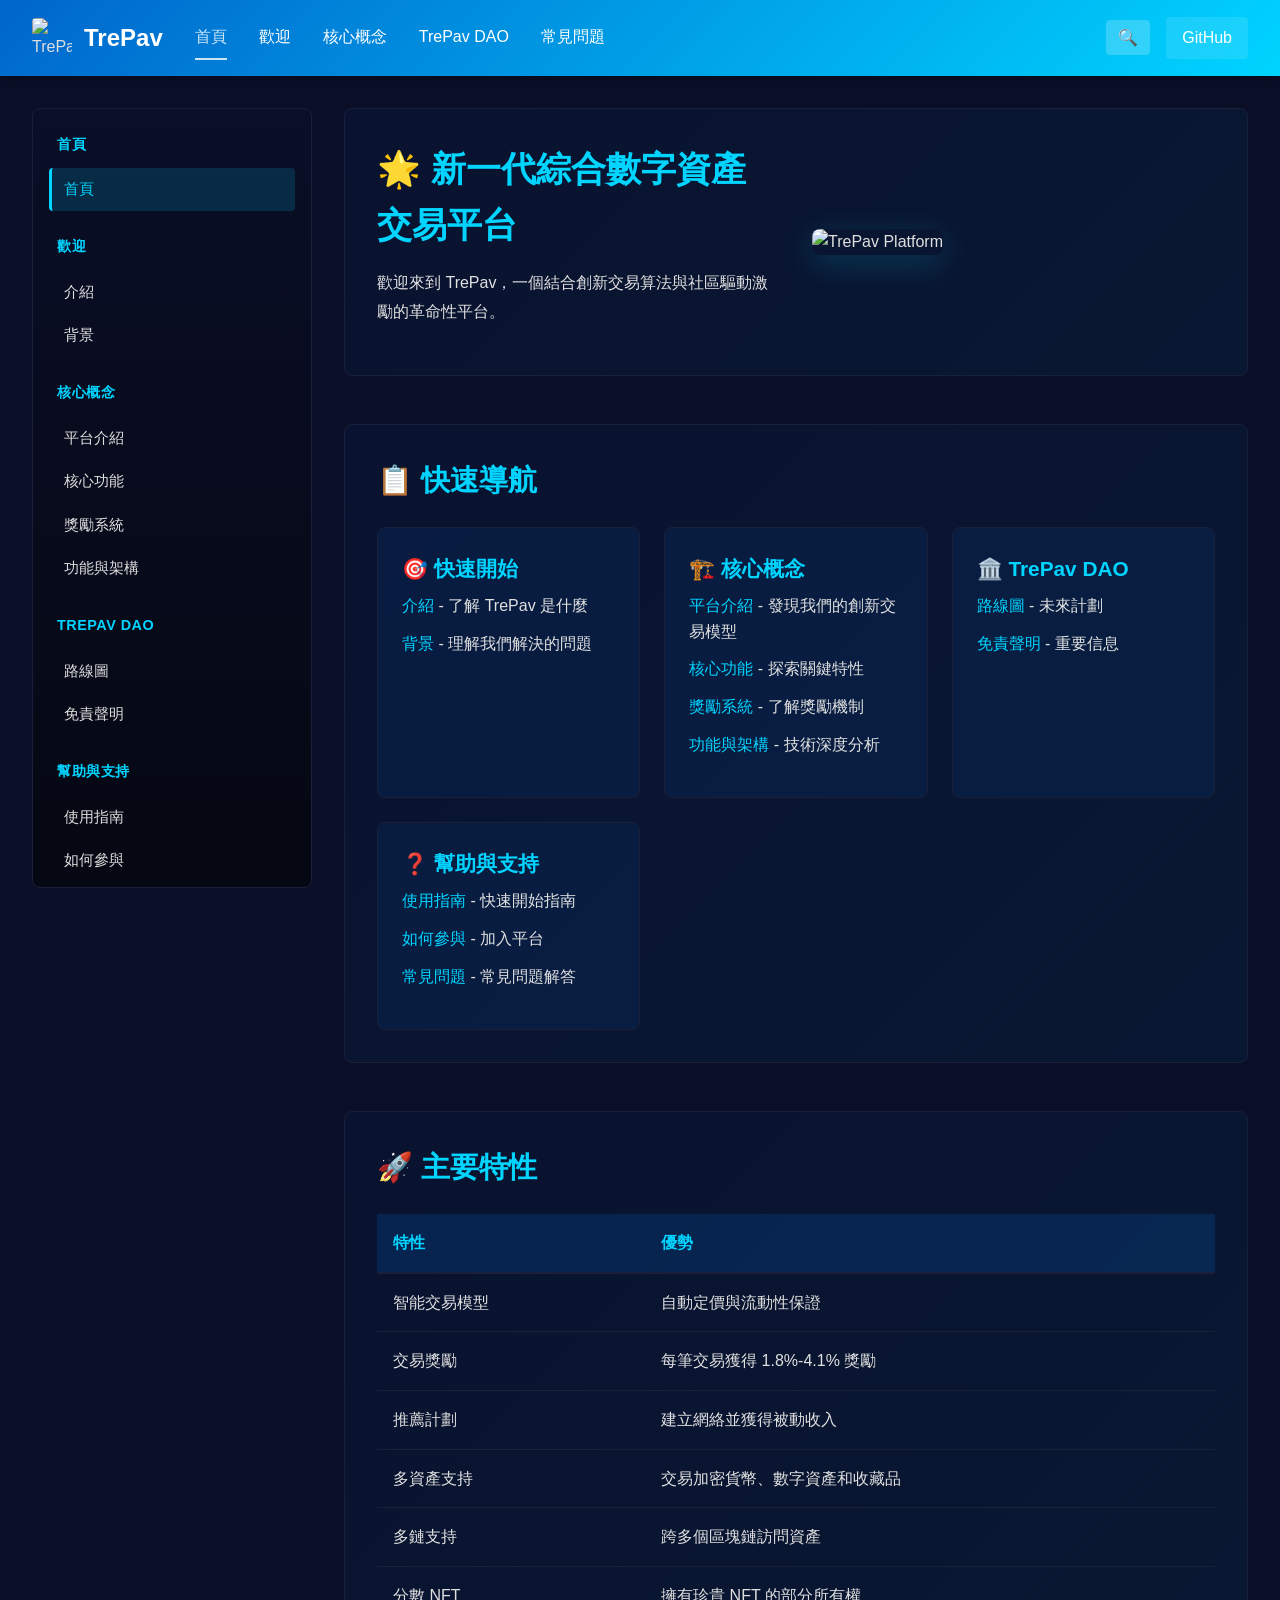
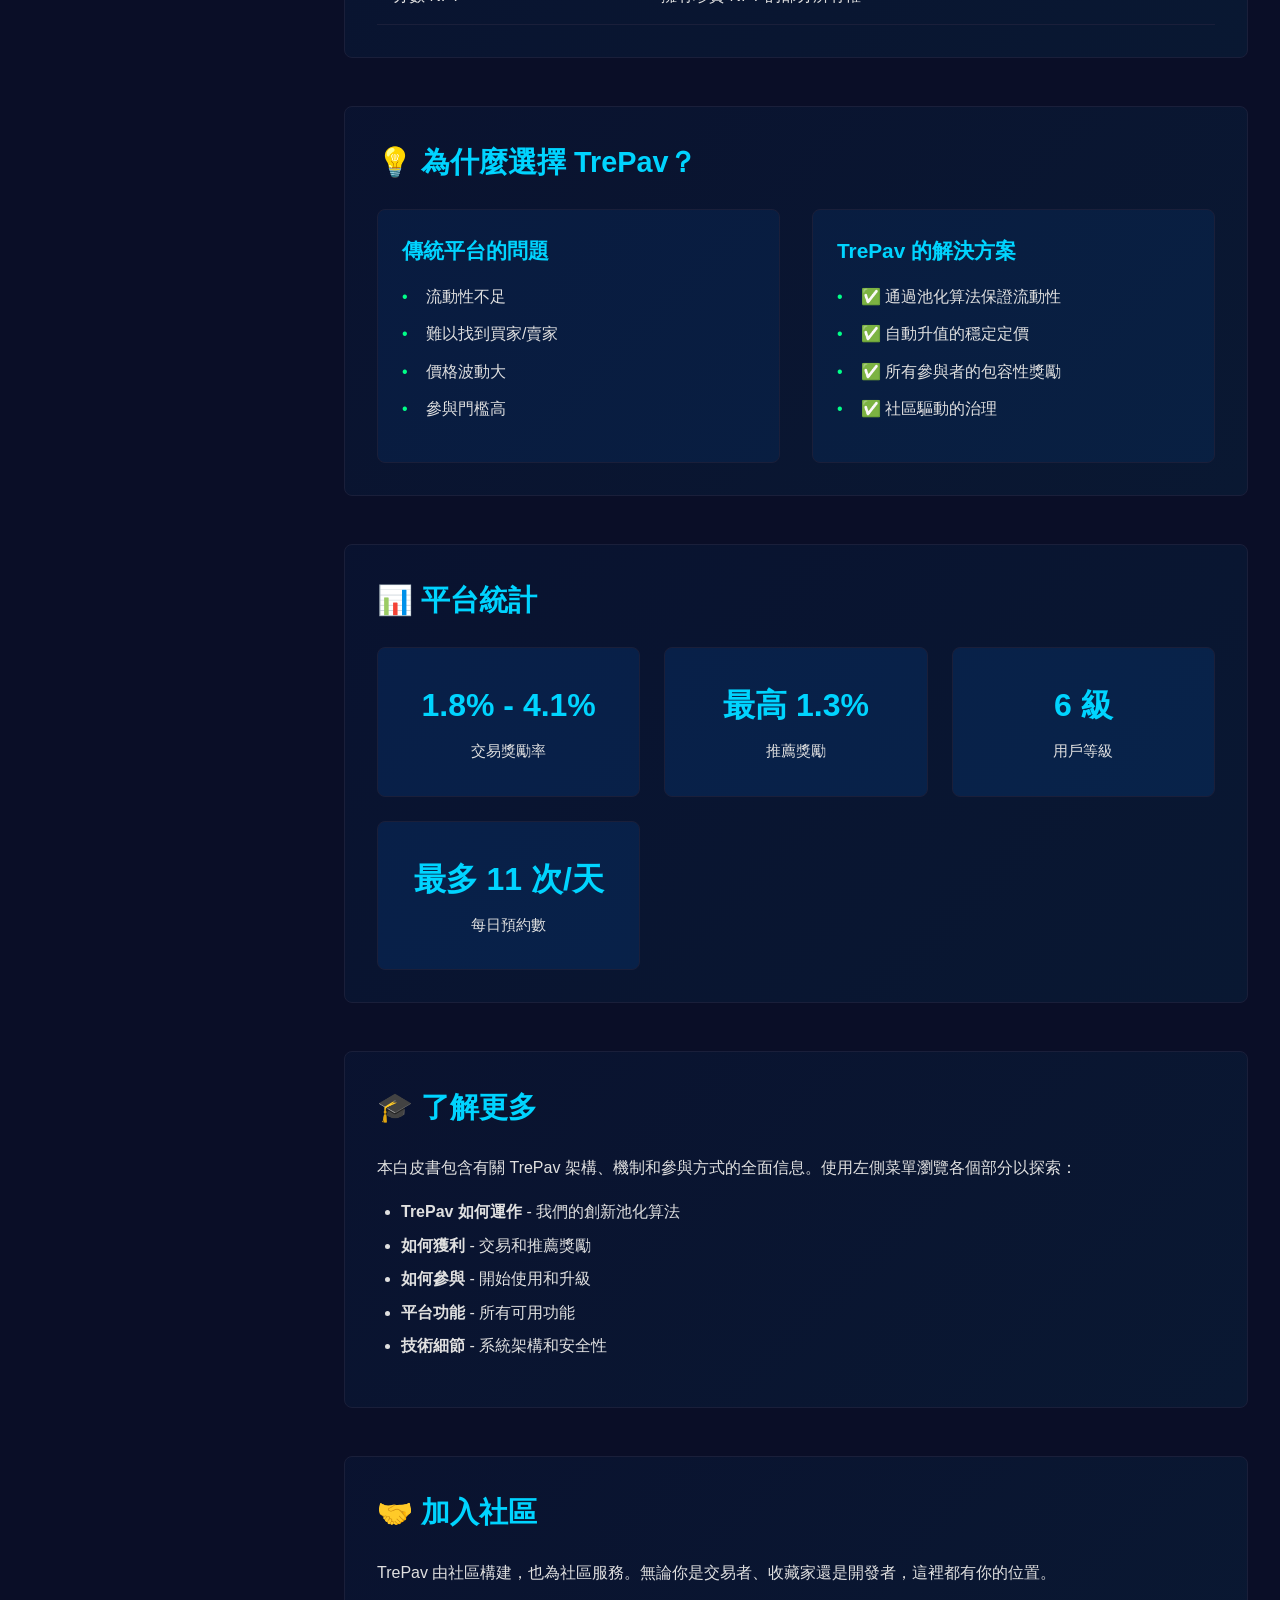
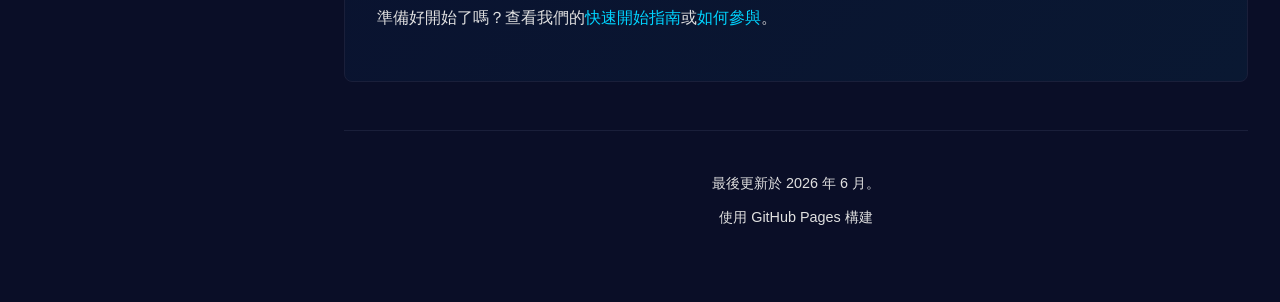
==== index.html @ 3d08dbc8 "Initial commit: TrePav Whitepaper website with sidebar navigation, dark theme, and comprehensive doc" ====
<!DOCTYPE html>
<html lang="zh-CN">
<head>
    <meta charset="UTF-8">
    <meta name="viewport" content="width=device-width, initial-scale=1.0">
    <title>TrePav Whitepaper</title>
    <link rel="stylesheet" href="css/style.css">
    <link rel="stylesheet" href="css/sidebar.css">
    <link rel="icon" type="image/png" href="/manus-storage/pasted_file_4dYqZR_image_0c5dbd98.png">
</head>
<body>
    <div class="container">
        <!-- 頂部導航欄 -->
        <header class="header">
            <div class="header-content">
                <div class="logo-section">
                    <img src="/manus-storage/pasted_file_4dYqZR_image_0c5dbd98.png" alt="TrePav Logo" class="logo">
                    <span class="brand-name">TrePav</span>
                </div>
                <nav class="top-nav">
                    <a href="index.html" class="nav-link active">首頁</a>
                    <a href="docs/welcome.html" class="nav-link">歡迎</a>
                    <a href="docs/core-concept.html" class="nav-link">核心概念</a>
                    <a href="docs/trepav-dao.html" class="nav-link">TrePav DAO</a>
                    <a href="docs/faq.html" class="nav-link">常見問題</a>
                </nav>
                <div class="header-actions">
                    <button id="search-btn" class="search-btn">🔍</button>
                    <a href="https://github.com" target="_blank" class="github-link">GitHub</a>
                </div>
            </div>
        </header>

        <div class="main-wrapper">
            <!-- 側邊欄導航 -->
            <aside class="sidebar">
                <div class="sidebar-content">
                    <div class="sidebar-section">
                        <h3 class="sidebar-title">首頁</h3>
                        <ul class="sidebar-menu">
                            <li><a href="index.html" class="active">首頁</a></li>
                        </ul>
                    </div>

                    <div class="sidebar-section">
                        <h3 class="sidebar-title">歡迎</h3>
                        <ul class="sidebar-menu">
                            <li><a href="docs/welcome.html#introduction">介紹</a></li>
                            <li><a href="docs/welcome.html#background">背景</a></li>
                        </ul>
                    </div>

                    <div class="sidebar-section">
                        <h3 class="sidebar-title">核心概念</h3>
                        <ul class="sidebar-menu">
                            <li><a href="docs/core-concept.html#platform">平台介紹</a></li>
                            <li><a href="docs/core-concept.html#functions">核心功能</a></li>
                            <li><a href="docs/core-concept.html#rewards">獎勵系統</a></li>
                            <li><a href="docs/core-concept.html#architecture">功能與架構</a></li>
                        </ul>
                    </div>

                    <div class="sidebar-section">
                        <h3 class="sidebar-title">TrePav DAO</h3>
                        <ul class="sidebar-menu">
                            <li><a href="docs/trepav-dao.html#roadmap">路線圖</a></li>
                            <li><a href="docs/trepav-dao.html#disclaimer">免責聲明</a></li>
                        </ul>
                    </div>

                    <div class="sidebar-section">
                        <h3 class="sidebar-title">幫助與支持</h3>
                        <ul class="sidebar-menu">
                            <li><a href="docs/faq.html#how-to-use">使用指南</a></li>
                            <li><a href="docs/faq.html#how-to-participate">如何參與</a></li>
                            <li><a href="docs/faq.html#common-questions">常見問題</a></li>
                        </ul>
                    </div>
                </div>
            </aside>

            <!-- 主內容區域 -->
            <main class="content">
                <section class="hero">
                    <div class="hero-text">
                        <h1>🌟 新一代綜合數字資產交易平台</h1>
                        <p>歡迎來到 TrePav，一個結合創新交易算法與社區驅動激勵的革命性平台。</p>
                    </div>
                    <div class="hero-image">
                        <img src="/manus-storage/yokai_street_f825e943.jpg" alt="TrePav Platform">
                    </div>
                </section>

                <section class="quick-nav">
                    <h2>📋 快速導航</h2>
                    <div class="nav-grid">
                        <div class="nav-card">
                            <h3>🎯 快速開始</h3>
                            <ul>
                                <li><a href="docs/welcome.html#introduction">介紹</a> - 了解 TrePav 是什麼</li>
                                <li><a href="docs/welcome.html#background">背景</a> - 理解我們解決的問題</li>
                            </ul>
                        </div>
                        <div class="nav-card">
                            <h3>🏗️ 核心概念</h3>
                            <ul>
                                <li><a href="docs/core-concept.html#platform">平台介紹</a> - 發現我們的創新交易模型</li>
                                <li><a href="docs/core-concept.html#functions">核心功能</a> - 探索關鍵特性</li>
                                <li><a href="docs/core-concept.html#rewards">獎勵系統</a> - 了解獎勵機制</li>
                                <li><a href="docs/core-concept.html#architecture">功能與架構</a> - 技術深度分析</li>
                            </ul>
                        </div>
                        <div class="nav-card">
                            <h3>🏛️ TrePav DAO</h3>
                            <ul>
                                <li><a href="docs/trepav-dao.html#roadmap">路線圖</a> - 未來計劃</li>
                                <li><a href="docs/trepav-dao.html#disclaimer">免責聲明</a> - 重要信息</li>
                            </ul>
                        </div>
                        <div class="nav-card">
                            <h3>❓ 幫助與支持</h3>
                            <ul>
                                <li><a href="docs/faq.html#how-to-use">使用指南</a> - 快速開始指南</li>
                                <li><a href="docs/faq.html#how-to-participate">如何參與</a> - 加入平台</li>
                                <li><a href="docs/faq.html#common-questions">常見問題</a> - 常見問題解答</li>
                            </ul>
                        </div>
                    </div>
                </section>

                <section class="features">
                    <h2>🚀 主要特性</h2>
                    <table class="features-table">
                        <thead>
                            <tr>
                                <th>特性</th>
                                <th>優勢</th>
                            </tr>
                        </thead>
                        <tbody>
                            <tr>
                                <td>智能交易模型</td>
                                <td>自動定價與流動性保證</td>
                            </tr>
                            <tr>
                                <td>交易獎勵</td>
                                <td>每筆交易獲得 1.8%-4.1% 獎勵</td>
                            </tr>
                            <tr>
                                <td>推薦計劃</td>
                                <td>建立網絡並獲得被動收入</td>
                            </tr>
                            <tr>
                                <td>多資產支持</td>
                                <td>交易加密貨幣、數字資產和收藏品</td>
                            </tr>
                            <tr>
                                <td>多鏈支持</td>
                                <td>跨多個區塊鏈訪問資產</td>
                            </tr>
                            <tr>
                                <td>分數 NFT</td>
                                <td>擁有珍貴 NFT 的部分所有權</td>
                            </tr>
                        </tbody>
                    </table>
                </section>

                <section class="why-trepav">
                    <h2>💡 為什麼選擇 TrePav？</h2>
                    <div class="comparison">
                        <div class="comparison-item">
                            <h3>傳統平台的問題</h3>
                            <ul>
                                <li>流動性不足</li>
                                <li>難以找到買家/賣家</li>
                                <li>價格波動大</li>
                                <li>參與門檻高</li>
                            </ul>
                        </div>
                        <div class="comparison-item">
                            <h3>TrePav 的解決方案</h3>
                            <ul>
                                <li>✅ 通過池化算法保證流動性</li>
                                <li>✅ 自動升值的穩定定價</li>
                                <li>✅ 所有參與者的包容性獎勵</li>
                                <li>✅ 社區驅動的治理</li>
                            </ul>
                        </div>
                    </div>
                </section>

                <section class="statistics">
                    <h2>📊 平台統計</h2>
                    <div class="stats-grid">
                        <div class="stat-card">
                            <div class="stat-value">1.8% - 4.1%</div>
                            <div class="stat-label">交易獎勵率</div>
                        </div>
                        <div class="stat-card">
                            <div class="stat-value">最高 1.3%</div>
                            <div class="stat-label">推薦獎勵</div>
                        </div>
                        <div class="stat-card">
                            <div class="stat-value">6 級</div>
                            <div class="stat-label">用戶等級</div>
                        </div>
                        <div class="stat-card">
                            <div class="stat-value">最多 11 次/天</div>
                            <div class="stat-label">每日預約數</div>
                        </div>
                    </div>
                </section>

                <section class="learn-more">
                    <h2>🎓 了解更多</h2>
                    <p>本白皮書包含有關 TrePav 架構、機制和參與方式的全面信息。使用左側菜單瀏覽各個部分以探索：</p>
                    <ul>
                        <li><strong>TrePav 如何運作</strong> - 我們的創新池化算法</li>
                        <li><strong>如何獲利</strong> - 交易和推薦獎勵</li>
                        <li><strong>如何參與</strong> - 開始使用和升級</li>
                        <li><strong>平台功能</strong> - 所有可用功能</li>
                        <li><strong>技術細節</strong> - 系統架構和安全性</li>
                    </ul>
                </section>

                <section class="community">
                    <h2>🤝 加入社區</h2>
                    <p>TrePav 由社區構建，也為社區服務。無論你是交易者、收藏家還是開發者，這裡都有你的位置。</p>
                    <p>準備好開始了嗎？查看我們的<a href="docs/faq.html#how-to-use">快速開始指南</a>或<a href="docs/faq.html#how-to-participate">如何參與</a>。</p>
                </section>

                <footer class="footer">
                    <p>最後更新於 2026 年 6 月。</p>
                    <p>使用 GitHub Pages 構建</p>
                </footer>
            </main>
        </div>
    </div>

    <script src="js/main.js"></script>
</body>
</html>
---- css/style.css ----
/* TrePav Whitepaper - Main Stylesheet */

* {
    margin: 0;
    padding: 0;
    box-sizing: border-box;
}

:root {
    --primary-color: #0066cc;
    --secondary-color: #00d4ff;
    --dark-bg: #0a0e27;
    --darker-bg: #050812;
    --text-light: #e0e0e0;
    --text-lighter: #f0f0f0;
    --border-color: #1a1f3a;
    --accent-color: #00ff88;
    --warning-color: #ff6b6b;
}

html {
    scroll-behavior: smooth;
}

body {
    font-family: -apple-system, BlinkMacSystemFont, 'Segoe UI', Roboto, 'Helvetica Neue', Arial, sans-serif;
    background-color: var(--dark-bg);
    color: var(--text-light);
    line-height: 1.6;
    overflow-x: hidden;
}

/* Header */
.header {
    background: linear-gradient(135deg, #0066cc 0%, #00d4ff 100%);
    padding: 1rem 2rem;
    position: sticky;
    top: 0;
    z-index: 1000;
    box-shadow: 0 2px 10px rgba(0, 0, 0, 0.3);
}

.header-content {
    max-width: 1400px;
    margin: 0 auto;
    display: flex;
    justify-content: space-between;
    align-items: center;
    gap: 2rem;
}

.logo-section {
    display: flex;
    align-items: center;
    gap: 0.75rem;
    flex-shrink: 0;
}

.logo {
    width: 40px;
    height: 40px;
    border-radius: 4px;
}

.brand-name {
    font-size: 1.5rem;
    font-weight: bold;
    color: white;
}

.top-nav {
    display: flex;
    gap: 2rem;
    flex: 1;
}

.nav-link {
    color: white;
    text-decoration: none;
    font-weight: 500;
    transition: opacity 0.3s ease;
    padding: 0.5rem 0;
    border-bottom: 2px solid transparent;
}

.nav-link:hover,
.nav-link.active {
    opacity: 0.8;
    border-bottom-color: white;
}

.header-actions {
    display: flex;
    gap: 1rem;
    align-items: center;
}

.search-btn {
    background: rgba(255, 255, 255, 0.2);
    border: none;
    color: white;
    padding: 0.5rem 0.75rem;
    border-radius: 4px;
    cursor: pointer;
    font-size: 1rem;
    transition: background 0.3s ease;
}

.search-btn:hover {
    background: rgba(255, 255, 255, 0.3);
}

.github-link {
    color: white;
    text-decoration: none;
    font-weight: 500;
    padding: 0.5rem 1rem;
    border-radius: 4px;
    background: rgba(255, 255, 255, 0.1);
    transition: background 0.3s ease;
}

.github-link:hover {
    background: rgba(255, 255, 255, 0.2);
}

/* Main Layout */
.container {
    max-width: 1400px;
    margin: 0 auto;
}

.main-wrapper {
    display: flex;
    gap: 2rem;
    padding: 2rem;
    min-height: calc(100vh - 80px);
}

/* Content Area */
.content {
    flex: 1;
    min-width: 0;
}

.content section {
    margin-bottom: 3rem;
    padding: 2rem;
    background: linear-gradient(135deg, rgba(0, 102, 204, 0.05) 0%, rgba(0, 212, 255, 0.05) 100%);
    border: 1px solid var(--border-color);
    border-radius: 8px;
}

.content h2 {
    font-size: 1.8rem;
    margin-bottom: 1.5rem;
    color: var(--secondary-color);
}

.content h3 {
    font-size: 1.3rem;
    margin: 1rem 0 0.5rem 0;
    color: var(--accent-color);
}

.content p {
    margin-bottom: 1rem;
    line-height: 1.8;
}

.content ul {
    margin-left: 1.5rem;
    margin-bottom: 1rem;
}

.content li {
    margin-bottom: 0.5rem;
}

.content a {
    color: var(--secondary-color);
    text-decoration: none;
    transition: color 0.3s ease;
}

.content a:hover {
    color: var(--accent-color);
    text-decoration: underline;
}

/* Hero Section */
.hero {
    display: grid;
    grid-template-columns: 1fr 1fr;
    gap: 2rem;
    align-items: center;
    background: linear-gradient(135deg, rgba(0, 102, 204, 0.1) 0%, rgba(0, 212, 255, 0.1) 100%);
}

.hero-text h1 {
    font-size: 2.2rem;
    margin-bottom: 1rem;
    color: var(--secondary-color);
}

.hero-image img {
    width: 100%;
    border-radius: 8px;
    box-shadow: 0 8px 32px rgba(0, 212, 255, 0.2);
}

/* Quick Navigation */
.quick-nav {
    background: linear-gradient(135deg, rgba(0, 102, 204, 0.05) 0%, rgba(0, 212, 255, 0.05) 100%);
}

.nav-grid {
    display: grid;
    grid-template-columns: repeat(auto-fit, minmax(250px, 1fr));
    gap: 1.5rem;
}

.nav-card {
    background: rgba(0, 102, 204, 0.1);
    padding: 1.5rem;
    border-radius: 8px;
    border: 1px solid var(--border-color);
    transition: transform 0.3s ease, box-shadow 0.3s ease;
}

.nav-card:hover {
    transform: translateY(-4px);
    box-shadow: 0 8px 24px rgba(0, 212, 255, 0.15);
}

.nav-card h3 {
    margin-top: 0;
    color: var(--secondary-color);
}

.nav-card ul {
    list-style: none;
    margin-left: 0;
}

.nav-card li {
    margin-bottom: 0.75rem;
}

.nav-card a {
    color: var(--secondary-color);
    text-decoration: none;
    transition: color 0.3s ease;
}

.nav-card a:hover {
    color: var(--accent-color);
}

/* Features Table */
.features-table {
    width: 100%;
    border-collapse: collapse;
    margin-top: 1rem;
}

.features-table thead {
    background: rgba(0, 102, 204, 0.2);
}

.features-table th {
    padding: 1rem;
    text-align: left;
    color: var(--secondary-color);
    font-weight: 600;
    border-bottom: 2px solid var(--border-color);
}

.features-table td {
    padding: 1rem;
    border-bottom: 1px solid var(--border-color);
}

.features-table tbody tr:hover {
    background: rgba(0, 212, 255, 0.05);
}

/* Comparison */
.comparison {
    display: grid;
    grid-template-columns: 1fr 1fr;
    gap: 2rem;
    margin-top: 1.5rem;
}

.comparison-item {
    background: rgba(0, 102, 204, 0.1);
    padding: 1.5rem;
    border-radius: 8px;
    border: 1px solid var(--border-color);
}

.comparison-item h3 {
    margin-top: 0;
    color: var(--secondary-color);
    margin-bottom: 1rem;
}

.comparison-item ul {
    list-style: none;
    margin-left: 0;
}

.comparison-item li {
    margin-bottom: 0.75rem;
    padding-left: 1.5rem;
    position: relative;
}

.comparison-item li:before {
    content: "•";
    position: absolute;
    left: 0;
    color: var(--accent-color);
}

/* Statistics */
.statistics {
    background: linear-gradient(135deg, rgba(0, 102, 204, 0.1) 0%, rgba(0, 212, 255, 0.1) 100%);
}

.stats-grid {
    display: grid;
    grid-template-columns: repeat(auto-fit, minmax(200px, 1fr));
    gap: 1.5rem;
    margin-top: 1.5rem;
}

.stat-card {
    background: rgba(0, 102, 204, 0.15);
    padding: 2rem;
    border-radius: 8px;
    border: 1px solid var(--border-color);
    text-align: center;
    transition: transform 0.3s ease;
}

.stat-card:hover {
    transform: scale(1.05);
}

.stat-value {
    font-size: 2rem;
    font-weight: bold;
    color: var(--secondary-color);
    margin-bottom: 0.5rem;
}

.stat-label {
    color: var(--text-light);
    font-size: 0.95rem;
}

/* Footer */
.footer {
    text-align: center;
    padding: 2rem;
    border-top: 1px solid var(--border-color);
    color: var(--text-light);
    font-size: 0.9rem;
}

.footer p {
    margin: 0.5rem 0;
}

/* Responsive */
@media (max-width: 768px) {
    .header-content {
        flex-direction: column;
        gap: 1rem;
    }

    .top-nav {
        flex-direction: column;
        gap: 0.5rem;
        width: 100%;
    }

    .main-wrapper {
        flex-direction: column;
        gap: 1rem;
        padding: 1rem;
    }

    .hero {
        grid-template-columns: 1fr;
    }

    .comparison {
        grid-template-columns: 1fr;
    }

    .content section {
        padding: 1.5rem;
    }

    .content h2 {
        font-size: 1.5rem;
    }

    .nav-grid {
        grid-template-columns: 1fr;
    }
}
---- css/sidebar.css ----
/* Sidebar Navigation */

.sidebar {
    width: 280px;
    background: linear-gradient(180deg, #0a0e27 0%, #050812 100%);
    border: 1px solid var(--border-color);
    border-radius: 8px;
    padding: 1.5rem 0;
    height: fit-content;
    position: sticky;
    top: 100px;
    overflow-y: auto;
    max-height: calc(100vh - 120px);
}

.sidebar-content {
    padding: 0 1rem;
}

.sidebar-section {
    margin-bottom: 1.5rem;
}

.sidebar-title {
    font-size: 0.9rem;
    font-weight: 600;
    color: var(--secondary-color);
    text-transform: uppercase;
    letter-spacing: 0.5px;
    margin-bottom: 0.75rem;
    padding: 0 0.5rem;
}

.sidebar-menu {
    list-style: none;
    margin: 0;
    padding: 0;
}

.sidebar-menu li {
    margin: 0;
}

.sidebar-menu a {
    display: block;
    padding: 0.6rem 0.75rem;
    color: var(--text-light);
    text-decoration: none;
    border-radius: 4px;
    transition: all 0.3s ease;
    font-size: 0.95rem;
    border-left: 3px solid transparent;
}

.sidebar-menu a:hover {
    background: rgba(0, 212, 255, 0.1);
    color: var(--secondary-color);
    border-left-color: var(--secondary-color);
    padding-left: 1rem;
}

.sidebar-menu a.active {
    background: rgba(0, 212, 255, 0.15);
    color: var(--secondary-color);
    border-left-color: var(--secondary-color);
    font-weight: 500;
}

/* Scrollbar styling */
.sidebar::-webkit-scrollbar {
    width: 6px;
}

.sidebar::-webkit-scrollbar-track {
    background: rgba(0, 102, 204, 0.05);
    border-radius: 10px;
}

.sidebar::-webkit-scrollbar-thumb {
    background: rgba(0, 212, 255, 0.3);
    border-radius: 10px;
}

.sidebar::-webkit-scrollbar-thumb:hover {
    background: rgba(0, 212, 255, 0.5);
}

/* Mobile Sidebar */
@media (max-width: 768px) {
    .sidebar {
        position: fixed;
        left: -280px;
        top: 80px;
        height: calc(100vh - 80px);
        z-index: 999;
        transition: left 0.3s ease;
        border-radius: 0;
        max-height: none;
        box-shadow: 2px 0 10px rgba(0, 0, 0, 0.5);
    }

    .sidebar.open {
        left: 0;
    }

    .sidebar-toggle {
        display: block;
    }
}

@media (max-width: 768px) {
    .sidebar {
        width: 100%;
        position: static;
        border: none;
        border-top: 1px solid var(--border-color);
        border-radius: 0;
        padding: 1rem;
        margin-bottom: 2rem;
        max-height: none;
        display: none;
    }

    .sidebar.mobile-open {
        display: block;
    }
}
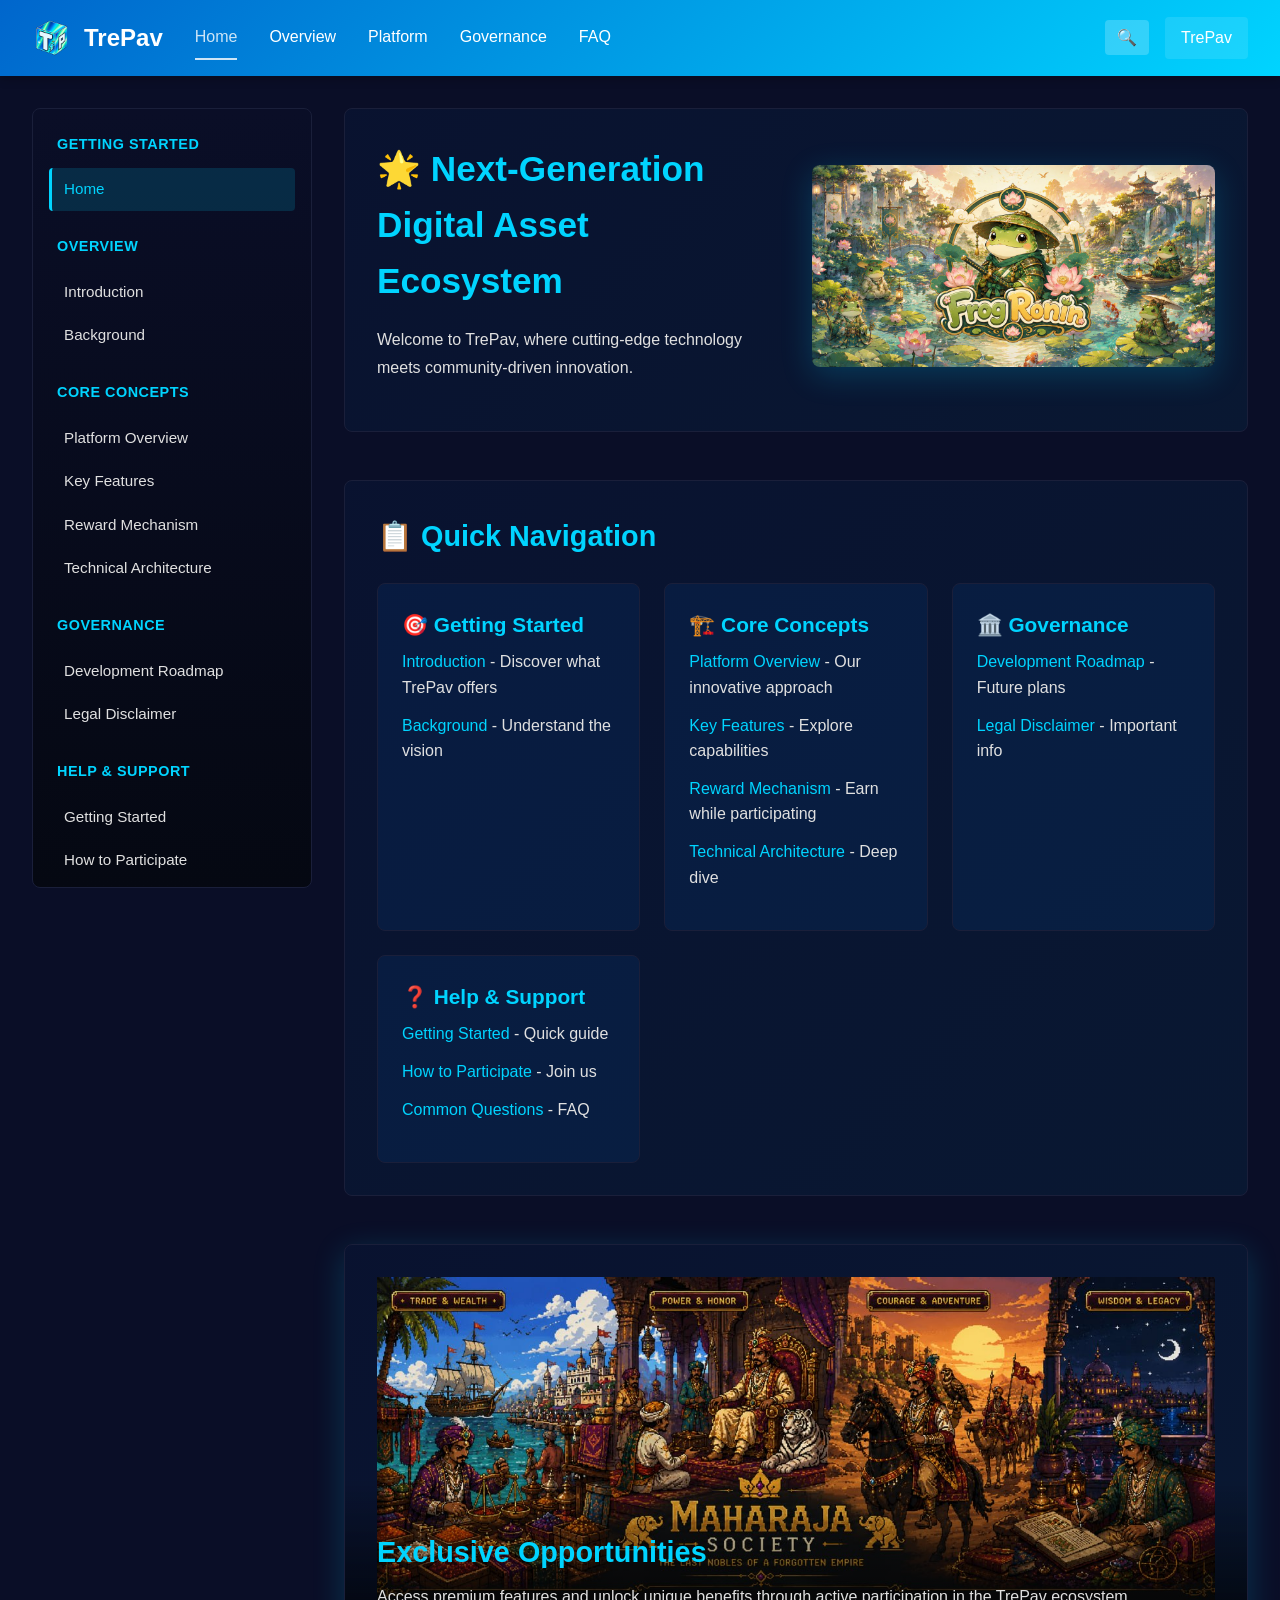
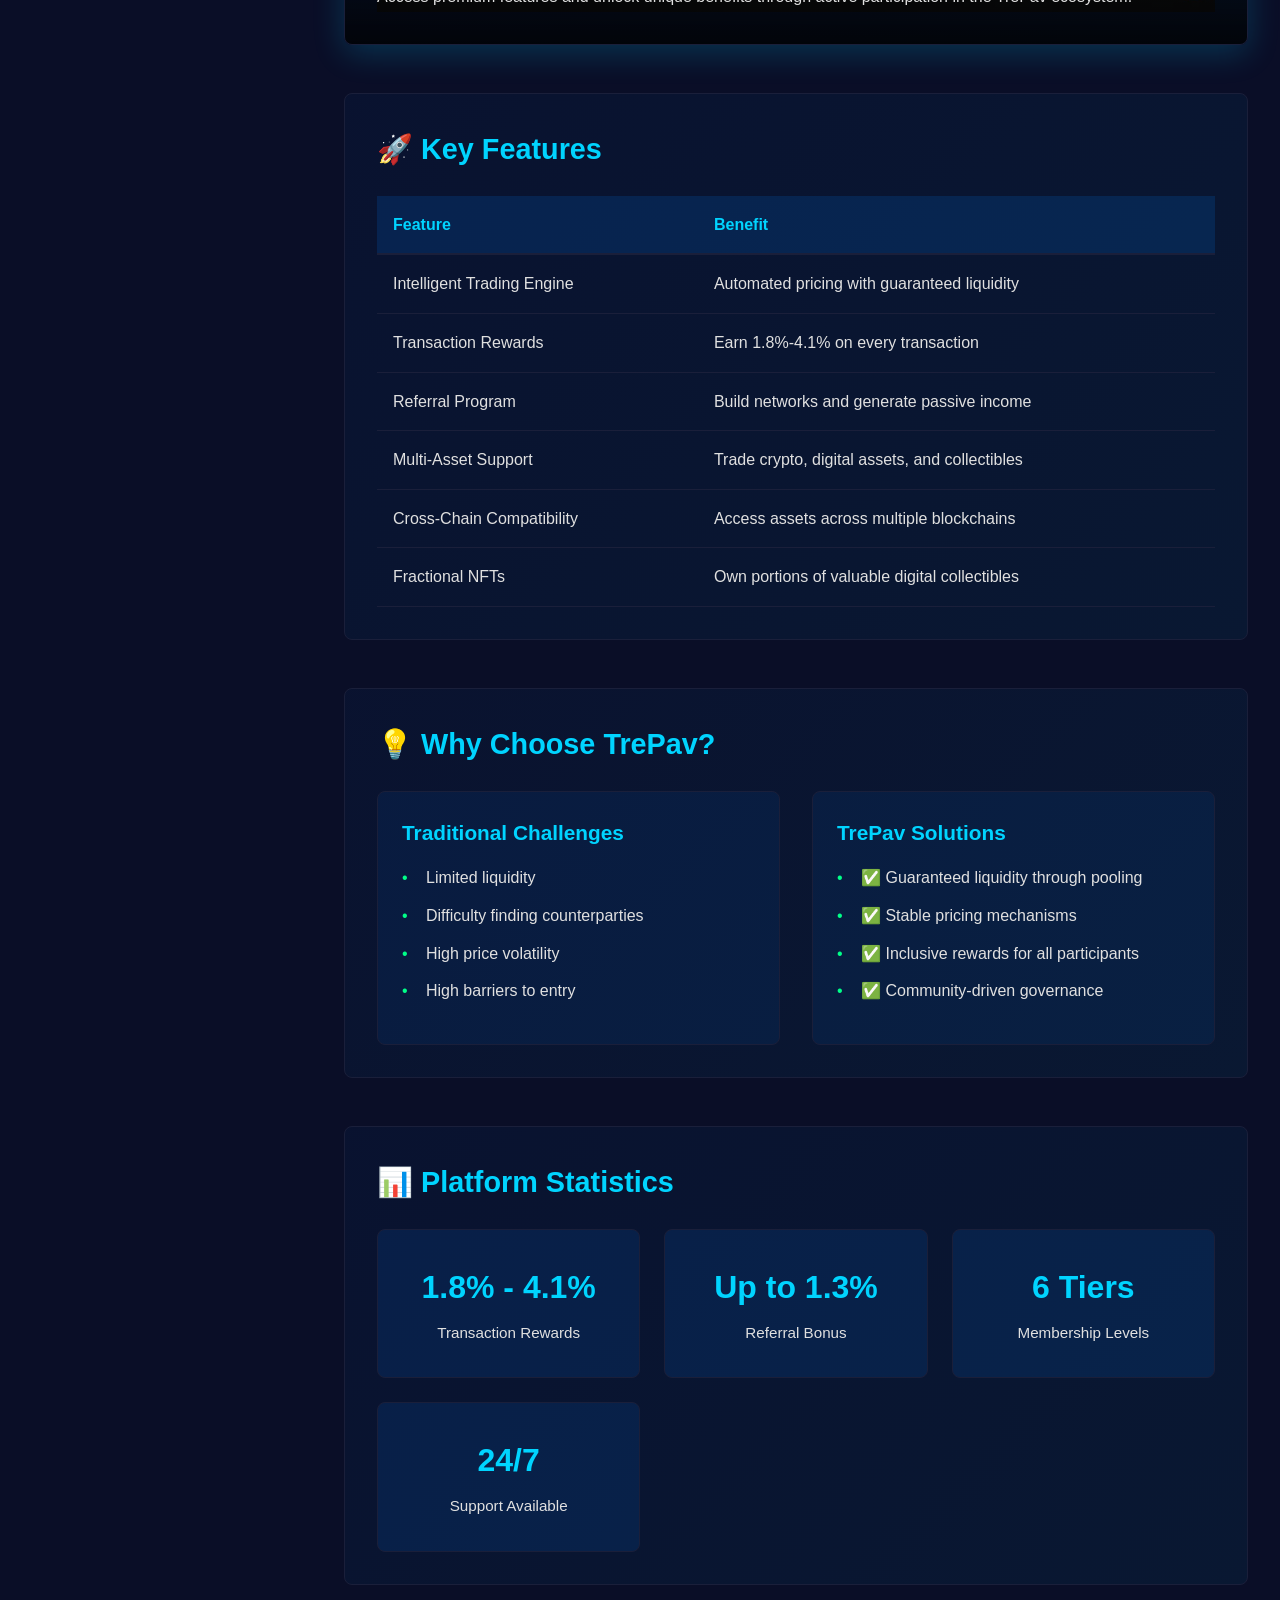
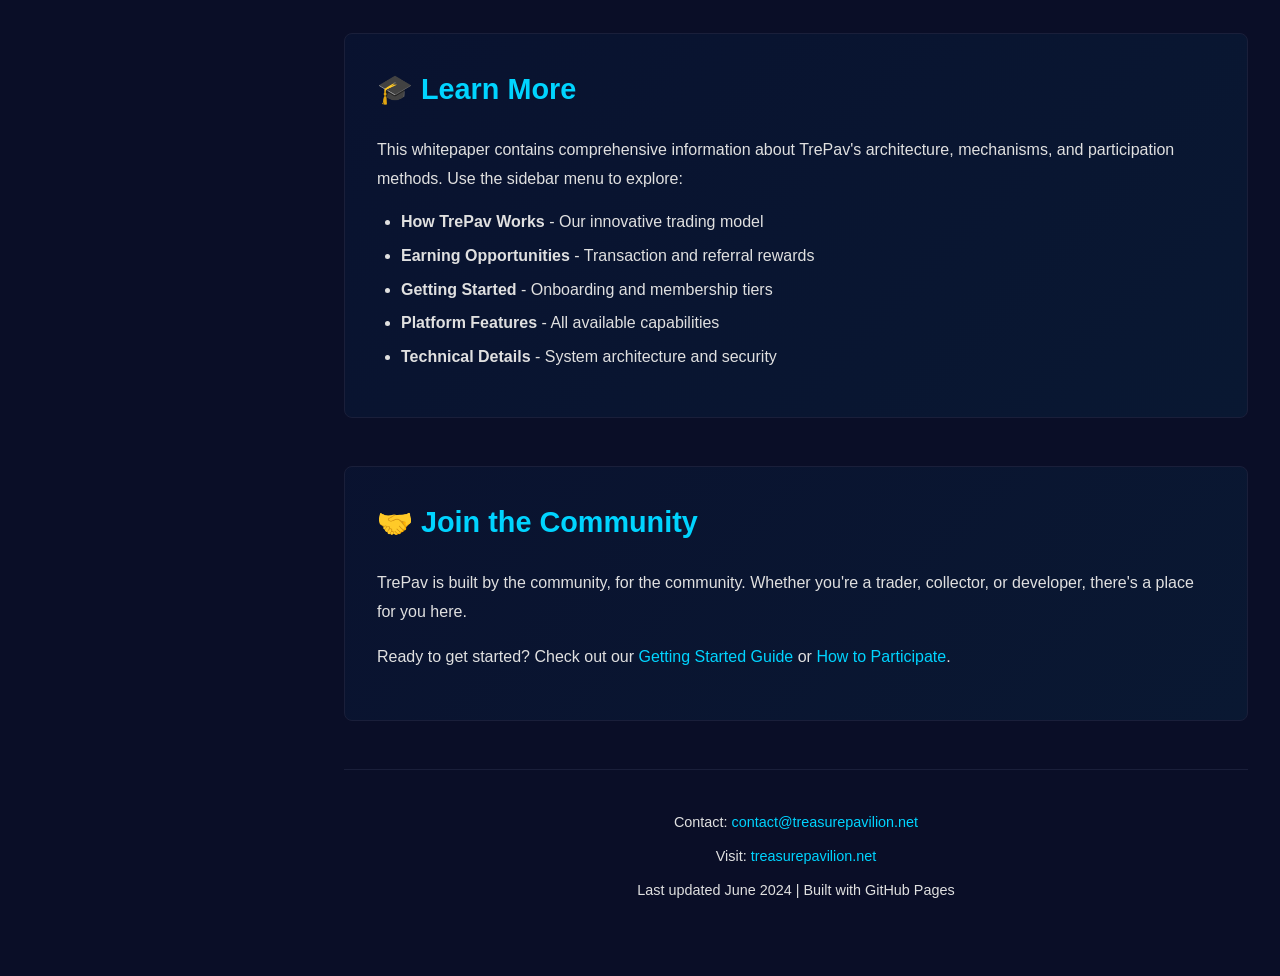
==== commit 1962ec8a: "Initial commit: TrePav Whitepaper English version with new branding" ====
--- a/index.html
+++ b/index.html
@@ -1,238 +1,248 @@
 <!DOCTYPE html>
-<html lang="zh-CN">
+<html lang="en">
 <head>
     <meta charset="UTF-8">
     <meta name="viewport" content="width=device-width, initial-scale=1.0">
     <title>TrePav Whitepaper</title>
+    <link rel="icon" type="image/png" href="assets/logo.png">
     <link rel="stylesheet" href="css/style.css">
     <link rel="stylesheet" href="css/sidebar.css">
-    <link rel="icon" type="image/png" href="/manus-storage/pasted_file_4dYqZR_image_0c5dbd98.png">
 </head>
 <body>
     <div class="container">
-        <!-- 頂部導航欄 -->
+        <!-- Top Navigation -->
         <header class="header">
             <div class="header-content">
                 <div class="logo-section">
-                    <img src="/manus-storage/pasted_file_4dYqZR_image_0c5dbd98.png" alt="TrePav Logo" class="logo">
+                    <img src="assets/logo.png" alt="TrePav Logo" class="logo">
                     <span class="brand-name">TrePav</span>
                 </div>
                 <nav class="top-nav">
-                    <a href="index.html" class="nav-link active">首頁</a>
-                    <a href="docs/welcome.html" class="nav-link">歡迎</a>
-                    <a href="docs/core-concept.html" class="nav-link">核心概念</a>
-                    <a href="docs/trepav-dao.html" class="nav-link">TrePav DAO</a>
-                    <a href="docs/faq.html" class="nav-link">常見問題</a>
+                    <a href="index.html" class="nav-link active">Home</a>
+                    <a href="docs/overview.html" class="nav-link">Overview</a>
+                    <a href="docs/platform.html" class="nav-link">Platform</a>
+                    <a href="docs/governance.html" class="nav-link">Governance</a>
+                    <a href="docs/faq.html" class="nav-link">FAQ</a>
                 </nav>
                 <div class="header-actions">
                     <button id="search-btn" class="search-btn">🔍</button>
-                    <a href="https://github.com" target="_blank" class="github-link">GitHub</a>
+                    <a href="https://treasurepavilion.net/#/" target="_blank" class="trepav-link">TrePav</a>
                 </div>
             </div>
         </header>
 
         <div class="main-wrapper">
-            <!-- 側邊欄導航 -->
+            <!-- Sidebar Navigation -->
             <aside class="sidebar">
                 <div class="sidebar-content">
                     <div class="sidebar-section">
-                        <h3 class="sidebar-title">首頁</h3>
-                        <ul class="sidebar-menu">
-                            <li><a href="index.html" class="active">首頁</a></li>
-                        </ul>
-                    </div>
-
-                    <div class="sidebar-section">
-                        <h3 class="sidebar-title">歡迎</h3>
-                        <ul class="sidebar-menu">
-                            <li><a href="docs/welcome.html#introduction">介紹</a></li>
-                            <li><a href="docs/welcome.html#background">背景</a></li>
-                        </ul>
-                    </div>
-
-                    <div class="sidebar-section">
-                        <h3 class="sidebar-title">核心概念</h3>
-                        <ul class="sidebar-menu">
-                            <li><a href="docs/core-concept.html#platform">平台介紹</a></li>
-                            <li><a href="docs/core-concept.html#functions">核心功能</a></li>
-                            <li><a href="docs/core-concept.html#rewards">獎勵系統</a></li>
-                            <li><a href="docs/core-concept.html#architecture">功能與架構</a></li>
-                        </ul>
-                    </div>
-
-                    <div class="sidebar-section">
-                        <h3 class="sidebar-title">TrePav DAO</h3>
-                        <ul class="sidebar-menu">
-                            <li><a href="docs/trepav-dao.html#roadmap">路線圖</a></li>
-                            <li><a href="docs/trepav-dao.html#disclaimer">免責聲明</a></li>
-                        </ul>
-                    </div>
-
-                    <div class="sidebar-section">
-                        <h3 class="sidebar-title">幫助與支持</h3>
-                        <ul class="sidebar-menu">
-                            <li><a href="docs/faq.html#how-to-use">使用指南</a></li>
-                            <li><a href="docs/faq.html#how-to-participate">如何參與</a></li>
-                            <li><a href="docs/faq.html#common-questions">常見問題</a></li>
+                        <h3 class="sidebar-title">Getting Started</h3>
+                        <ul class="sidebar-menu">
+                            <li><a href="index.html" class="active">Home</a></li>
+                        </ul>
+                    </div>
+
+                    <div class="sidebar-section">
+                        <h3 class="sidebar-title">Overview</h3>
+                        <ul class="sidebar-menu">
+                            <li><a href="docs/overview.html#introduction">Introduction</a></li>
+                            <li><a href="docs/overview.html#background">Background</a></li>
+                        </ul>
+                    </div>
+
+                    <div class="sidebar-section">
+                        <h3 class="sidebar-title">Core Concepts</h3>
+                        <ul class="sidebar-menu">
+                            <li><a href="docs/platform.html#overview">Platform Overview</a></li>
+                            <li><a href="docs/platform.html#features">Key Features</a></li>
+                            <li><a href="docs/platform.html#rewards">Reward Mechanism</a></li>
+                            <li><a href="docs/platform.html#architecture">Technical Architecture</a></li>
+                        </ul>
+                    </div>
+
+                    <div class="sidebar-section">
+                        <h3 class="sidebar-title">Governance</h3>
+                        <ul class="sidebar-menu">
+                            <li><a href="docs/governance.html#roadmap">Development Roadmap</a></li>
+                            <li><a href="docs/governance.html#disclaimer">Legal Disclaimer</a></li>
+                        </ul>
+                    </div>
+
+                    <div class="sidebar-section">
+                        <h3 class="sidebar-title">Help & Support</h3>
+                        <ul class="sidebar-menu">
+                            <li><a href="docs/faq.html#getting-started">Getting Started</a></li>
+                            <li><a href="docs/faq.html#how-to-participate">How to Participate</a></li>
+                            <li><a href="docs/faq.html#common-questions">Common Questions</a></li>
                         </ul>
                     </div>
                 </div>
             </aside>
 
-            <!-- 主內容區域 -->
+            <!-- Main Content Area -->
             <main class="content">
                 <section class="hero">
                     <div class="hero-text">
-                        <h1>🌟 新一代綜合數字資產交易平台</h1>
-                        <p>歡迎來到 TrePav，一個結合創新交易算法與社區驅動激勵的革命性平台。</p>
+                        <h1>🌟 Next-Generation Digital Asset Ecosystem</h1>
+                        <p>Welcome to TrePav, where cutting-edge technology meets community-driven innovation.</p>
                     </div>
                     <div class="hero-image">
-                        <img src="/manus-storage/yokai_street_f825e943.jpg" alt="TrePav Platform">
+                        <img src="assets/frog-ronin.jpg" alt="TrePav Ecosystem">
                     </div>
                 </section>
 
                 <section class="quick-nav">
-                    <h2>📋 快速導航</h2>
+                    <h2>📋 Quick Navigation</h2>
                     <div class="nav-grid">
                         <div class="nav-card">
-                            <h3>🎯 快速開始</h3>
-                            <ul>
-                                <li><a href="docs/welcome.html#introduction">介紹</a> - 了解 TrePav 是什麼</li>
-                                <li><a href="docs/welcome.html#background">背景</a> - 理解我們解決的問題</li>
-                            </ul>
-                        </div>
-                        <div class="nav-card">
-                            <h3>🏗️ 核心概念</h3>
-                            <ul>
-                                <li><a href="docs/core-concept.html#platform">平台介紹</a> - 發現我們的創新交易模型</li>
-                                <li><a href="docs/core-concept.html#functions">核心功能</a> - 探索關鍵特性</li>
-                                <li><a href="docs/core-concept.html#rewards">獎勵系統</a> - 了解獎勵機制</li>
-                                <li><a href="docs/core-concept.html#architecture">功能與架構</a> - 技術深度分析</li>
-                            </ul>
-                        </div>
-                        <div class="nav-card">
-                            <h3>🏛️ TrePav DAO</h3>
-                            <ul>
-                                <li><a href="docs/trepav-dao.html#roadmap">路線圖</a> - 未來計劃</li>
-                                <li><a href="docs/trepav-dao.html#disclaimer">免責聲明</a> - 重要信息</li>
-                            </ul>
-                        </div>
-                        <div class="nav-card">
-                            <h3>❓ 幫助與支持</h3>
-                            <ul>
-                                <li><a href="docs/faq.html#how-to-use">使用指南</a> - 快速開始指南</li>
-                                <li><a href="docs/faq.html#how-to-participate">如何參與</a> - 加入平台</li>
-                                <li><a href="docs/faq.html#common-questions">常見問題</a> - 常見問題解答</li>
-                            </ul>
-                        </div>
+                            <h3>🎯 Getting Started</h3>
+                            <ul>
+                                <li><a href="docs/overview.html#introduction">Introduction</a> - Discover what TrePav offers</li>
+                                <li><a href="docs/overview.html#background">Background</a> - Understand the vision</li>
+                            </ul>
+                        </div>
+                        <div class="nav-card">
+                            <h3>🏗️ Core Concepts</h3>
+                            <ul>
+                                <li><a href="docs/platform.html#overview">Platform Overview</a> - Our innovative approach</li>
+                                <li><a href="docs/platform.html#features">Key Features</a> - Explore capabilities</li>
+                                <li><a href="docs/platform.html#rewards">Reward Mechanism</a> - Earn while participating</li>
+                                <li><a href="docs/platform.html#architecture">Technical Architecture</a> - Deep dive</li>
+                            </ul>
+                        </div>
+                        <div class="nav-card">
+                            <h3>🏛️ Governance</h3>
+                            <ul>
+                                <li><a href="docs/governance.html#roadmap">Development Roadmap</a> - Future plans</li>
+                                <li><a href="docs/governance.html#disclaimer">Legal Disclaimer</a> - Important info</li>
+                            </ul>
+                        </div>
+                        <div class="nav-card">
+                            <h3>❓ Help & Support</h3>
+                            <ul>
+                                <li><a href="docs/faq.html#getting-started">Getting Started</a> - Quick guide</li>
+                                <li><a href="docs/faq.html#how-to-participate">How to Participate</a> - Join us</li>
+                                <li><a href="docs/faq.html#common-questions">Common Questions</a> - FAQ</li>
+                            </ul>
+                        </div>
+                    </div>
+                </section>
+
+                <!-- Maharaja Society Section -->
+                <section class="maharaja-section">
+                    <img src="assets/maharaja-society.jpg" alt="Maharaja Society - Exclusive Opportunities" class="maharaja-image">
+                    <div class="maharaja-overlay">
+                        <h2>Exclusive Opportunities</h2>
+                        <p>Access premium features and unlock unique benefits through active participation in the TrePav ecosystem.</p>
                     </div>
                 </section>
 
                 <section class="features">
-                    <h2>🚀 主要特性</h2>
+                    <h2>🚀 Key Features</h2>
                     <table class="features-table">
                         <thead>
                             <tr>
-                                <th>特性</th>
-                                <th>優勢</th>
+                                <th>Feature</th>
+                                <th>Benefit</th>
                             </tr>
                         </thead>
                         <tbody>
                             <tr>
-                                <td>智能交易模型</td>
-                                <td>自動定價與流動性保證</td>
-                            </tr>
-                            <tr>
-                                <td>交易獎勵</td>
-                                <td>每筆交易獲得 1.8%-4.1% 獎勵</td>
-                            </tr>
-                            <tr>
-                                <td>推薦計劃</td>
-                                <td>建立網絡並獲得被動收入</td>
-                            </tr>
-                            <tr>
-                                <td>多資產支持</td>
-                                <td>交易加密貨幣、數字資產和收藏品</td>
-                            </tr>
-                            <tr>
-                                <td>多鏈支持</td>
-                                <td>跨多個區塊鏈訪問資產</td>
-                            </tr>
-                            <tr>
-                                <td>分數 NFT</td>
-                                <td>擁有珍貴 NFT 的部分所有權</td>
+                                <td>Intelligent Trading Engine</td>
+                                <td>Automated pricing with guaranteed liquidity</td>
+                            </tr>
+                            <tr>
+                                <td>Transaction Rewards</td>
+                                <td>Earn 1.8%-4.1% on every transaction</td>
+                            </tr>
+                            <tr>
+                                <td>Referral Program</td>
+                                <td>Build networks and generate passive income</td>
+                            </tr>
+                            <tr>
+                                <td>Multi-Asset Support</td>
+                                <td>Trade crypto, digital assets, and collectibles</td>
+                            </tr>
+                            <tr>
+                                <td>Cross-Chain Compatibility</td>
+                                <td>Access assets across multiple blockchains</td>
+                            </tr>
+                            <tr>
+                                <td>Fractional NFTs</td>
+                                <td>Own portions of valuable digital collectibles</td>
                             </tr>
                         </tbody>
                     </table>
                 </section>
 
                 <section class="why-trepav">
-                    <h2>💡 為什麼選擇 TrePav？</h2>
+                    <h2>💡 Why Choose TrePav?</h2>
                     <div class="comparison">
                         <div class="comparison-item">
-                            <h3>傳統平台的問題</h3>
-                            <ul>
-                                <li>流動性不足</li>
-                                <li>難以找到買家/賣家</li>
-                                <li>價格波動大</li>
-                                <li>參與門檻高</li>
+                            <h3>Traditional Challenges</h3>
+                            <ul>
+                                <li>Limited liquidity</li>
+                                <li>Difficulty finding counterparties</li>
+                                <li>High price volatility</li>
+                                <li>High barriers to entry</li>
                             </ul>
                         </div>
                         <div class="comparison-item">
-                            <h3>TrePav 的解決方案</h3>
-                            <ul>
-                                <li>✅ 通過池化算法保證流動性</li>
-                                <li>✅ 自動升值的穩定定價</li>
-                                <li>✅ 所有參與者的包容性獎勵</li>
-                                <li>✅ 社區驅動的治理</li>
+                            <h3>TrePav Solutions</h3>
+                            <ul>
+                                <li>✅ Guaranteed liquidity through pooling</li>
+                                <li>✅ Stable pricing mechanisms</li>
+                                <li>✅ Inclusive rewards for all participants</li>
+                                <li>✅ Community-driven governance</li>
                             </ul>
                         </div>
                     </div>
                 </section>
 
                 <section class="statistics">
-                    <h2>📊 平台統計</h2>
+                    <h2>📊 Platform Statistics</h2>
                     <div class="stats-grid">
                         <div class="stat-card">
                             <div class="stat-value">1.8% - 4.1%</div>
-                            <div class="stat-label">交易獎勵率</div>
-                        </div>
-                        <div class="stat-card">
-                            <div class="stat-value">最高 1.3%</div>
-                            <div class="stat-label">推薦獎勵</div>
-                        </div>
-                        <div class="stat-card">
-                            <div class="stat-value">6 級</div>
-                            <div class="stat-label">用戶等級</div>
-                        </div>
-                        <div class="stat-card">
-                            <div class="stat-value">最多 11 次/天</div>
-                            <div class="stat-label">每日預約數</div>
+                            <div class="stat-label">Transaction Rewards</div>
+                        </div>
+                        <div class="stat-card">
+                            <div class="stat-value">Up to 1.3%</div>
+                            <div class="stat-label">Referral Bonus</div>
+                        </div>
+                        <div class="stat-card">
+                            <div class="stat-value">6 Tiers</div>
+                            <div class="stat-label">Membership Levels</div>
+                        </div>
+                        <div class="stat-card">
+                            <div class="stat-value">24/7</div>
+                            <div class="stat-label">Support Available</div>
                         </div>
                     </div>
                 </section>
 
                 <section class="learn-more">
-                    <h2>🎓 了解更多</h2>
-                    <p>本白皮書包含有關 TrePav 架構、機制和參與方式的全面信息。使用左側菜單瀏覽各個部分以探索：</p>
+                    <h2>🎓 Learn More</h2>
+                    <p>This whitepaper contains comprehensive information about TrePav's architecture, mechanisms, and participation methods. Use the sidebar menu to explore:</p>
                     <ul>
-                        <li><strong>TrePav 如何運作</strong> - 我們的創新池化算法</li>
-                        <li><strong>如何獲利</strong> - 交易和推薦獎勵</li>
-                        <li><strong>如何參與</strong> - 開始使用和升級</li>
-                        <li><strong>平台功能</strong> - 所有可用功能</li>
-                        <li><strong>技術細節</strong> - 系統架構和安全性</li>
+                        <li><strong>How TrePav Works</strong> - Our innovative trading model</li>
+                        <li><strong>Earning Opportunities</strong> - Transaction and referral rewards</li>
+                        <li><strong>Getting Started</strong> - Onboarding and membership tiers</li>
+                        <li><strong>Platform Features</strong> - All available capabilities</li>
+                        <li><strong>Technical Details</strong> - System architecture and security</li>
                     </ul>
                 </section>
 
                 <section class="community">
-                    <h2>🤝 加入社區</h2>
-                    <p>TrePav 由社區構建，也為社區服務。無論你是交易者、收藏家還是開發者，這裡都有你的位置。</p>
-                    <p>準備好開始了嗎？查看我們的<a href="docs/faq.html#how-to-use">快速開始指南</a>或<a href="docs/faq.html#how-to-participate">如何參與</a>。</p>
+                    <h2>🤝 Join the Community</h2>
+                    <p>TrePav is built by the community, for the community. Whether you're a trader, collector, or developer, there's a place for you here.</p>
+                    <p>Ready to get started? Check out our <a href="docs/faq.html#getting-started">Getting Started Guide</a> or <a href="docs/faq.html#how-to-participate">How to Participate</a>.</p>
                 </section>
 
                 <footer class="footer">
-                    <p>最後更新於 2026 年 6 月。</p>
-                    <p>使用 GitHub Pages 構建</p>
+                    <p>Contact: <a href="mailto:contact@treasurepavilion.net">contact@treasurepavilion.net</a></p>
+                    <p>Visit: <a href="https://treasurepavilion.net/#/" target="_blank">treasurepavilion.net</a></p>
+                    <p>Last updated June 2024 | Built with GitHub Pages</p>
                 </footer>
             </main>
         </div>
--- a/css/style.css
+++ b/css/style.css
@@ -124,6 +124,20 @@
     background: rgba(255, 255, 255, 0.2);
 }
 
+.trepav-link {
+    color: white;
+    text-decoration: none;
+    font-weight: 500;
+    padding: 0.5rem 1rem;
+    border-radius: 4px;
+    background: rgba(255, 255, 255, 0.1);
+    transition: background 0.3s ease;
+}
+
+.trepav-link:hover {
+    background: rgba(255, 255, 255, 0.2);
+}
+
 /* Main Layout */
 .container {
     max-width: 1400px;
@@ -195,6 +209,10 @@
     gap: 2rem;
     align-items: center;
     background: linear-gradient(135deg, rgba(0, 102, 204, 0.1) 0%, rgba(0, 212, 255, 0.1) 100%);
+    padding: 2rem;
+    border-radius: 8px;
+    border: 1px solid var(--border-color);
+    margin-bottom: 3rem;
 }
 
 .hero-text h1 {
@@ -207,6 +225,42 @@
     width: 100%;
     border-radius: 8px;
     box-shadow: 0 8px 32px rgba(0, 212, 255, 0.2);
+}
+
+/* Maharaja Section */
+.maharaja-section {
+    position: relative;
+    margin-bottom: 3rem;
+    border-radius: 8px;
+    overflow: hidden;
+    box-shadow: 0 8px 32px rgba(0, 212, 255, 0.2);
+}
+
+.maharaja-image {
+    width: 100%;
+    height: auto;
+    display: block;
+}
+
+.maharaja-overlay {
+    position: absolute;
+    bottom: 0;
+    left: 0;
+    right: 0;
+    background: linear-gradient(180deg, rgba(0, 0, 0, 0) 0%, rgba(0, 0, 0, 0.8) 100%);
+    padding: 3rem 2rem 2rem;
+    color: white;
+}
+
+.maharaja-overlay h2 {
+    color: var(--secondary-color);
+    margin-bottom: 0.5rem;
+    font-size: 1.8rem;
+}
+
+.maharaja-overlay p {
+    color: var(--text-light);
+    margin: 0;
 }
 
 /* Quick Navigation */
@@ -359,6 +413,134 @@
 .stat-label {
     color: var(--text-light);
     font-size: 0.95rem;
+}
+
+/* FAQ Items */
+.faq-item {
+    background: rgba(0, 102, 204, 0.08);
+    padding: 1.5rem;
+    margin-bottom: 1.5rem;
+    border-radius: 8px;
+    border-left: 4px solid var(--secondary-color);
+}
+
+.faq-item h3 {
+    margin-top: 0;
+    color: var(--secondary-color);
+    margin-bottom: 0.75rem;
+}
+
+.faq-item p {
+    margin: 0;
+    line-height: 1.8;
+}
+
+/* Features List */
+.features-list {
+    display: grid;
+    grid-template-columns: repeat(auto-fit, minmax(280px, 1fr));
+    gap: 1.5rem;
+    margin-top: 1.5rem;
+}
+
+.feature-item {
+    background: rgba(0, 102, 204, 0.1);
+    padding: 1.5rem;
+    border-radius: 8px;
+    border: 1px solid var(--border-color);
+    transition: transform 0.3s ease, box-shadow 0.3s ease;
+}
+
+.feature-item:hover {
+    transform: translateY(-4px);
+    box-shadow: 0 8px 24px rgba(0, 212, 255, 0.15);
+}
+
+.feature-item h3 {
+    margin-top: 0;
+    color: var(--secondary-color);
+}
+
+/* Problem Solution */
+.problem-solution {
+    display: grid;
+    grid-template-columns: 1fr 1fr;
+    gap: 2rem;
+    margin: 1.5rem 0;
+}
+
+.problem, .solution {
+    background: rgba(0, 102, 204, 0.1);
+    padding: 1.5rem;
+    border-radius: 8px;
+    border: 1px solid var(--border-color);
+}
+
+.problem h3 {
+    color: var(--warning-color);
+}
+
+.solution h3 {
+    color: var(--accent-color);
+}
+
+/* Rewards Table */
+.rewards-table {
+    width: 100%;
+    border-collapse: collapse;
+    margin-top: 1rem;
+}
+
+.rewards-table thead {
+    background: rgba(0, 102, 204, 0.2);
+}
+
+.rewards-table th {
+    padding: 1rem;
+    text-align: left;
+    color: var(--secondary-color);
+    font-weight: 600;
+    border-bottom: 2px solid var(--border-color);
+}
+
+.rewards-table td {
+    padding: 1rem;
+    border-bottom: 1px solid var(--border-color);
+}
+
+.rewards-table tbody tr:hover {
+    background: rgba(0, 212, 255, 0.05);
+}
+
+/* CTA Section */
+.cta-section {
+    text-align: center;
+    background: linear-gradient(135deg, rgba(0, 102, 204, 0.15) 0%, rgba(0, 212, 255, 0.15) 100%);
+    padding: 3rem 2rem;
+    border-radius: 8px;
+    border: 1px solid var(--border-color);
+    margin-bottom: 3rem;
+}
+
+.cta-section h2 {
+    margin-top: 0;
+}
+
+.cta-button {
+    display: inline-block;
+    background: linear-gradient(135deg, #0066cc 0%, #00d4ff 100%);
+    color: white;
+    padding: 1rem 2rem;
+    border-radius: 8px;
+    text-decoration: none;
+    font-weight: 600;
+    margin-top: 1rem;
+    transition: transform 0.3s ease, box-shadow 0.3s ease;
+}
+
+.cta-button:hover {
+    transform: translateY(-2px);
+    box-shadow: 0 8px 24px rgba(0, 212, 255, 0.3);
 }
 
 /* Footer */
@@ -374,6 +556,43 @@
     margin: 0.5rem 0;
 }
 
+.footer-content {
+    display: grid;
+    grid-template-columns: repeat(auto-fit, minmax(200px, 1fr));
+    gap: 2rem;
+    margin-bottom: 2rem;
+}
+
+.footer-section h4 {
+    color: var(--secondary-color);
+    margin-bottom: 1rem;
+}
+
+.footer-section ul {
+    list-style: none;
+    margin-left: 0;
+}
+
+.footer-section li {
+    margin-bottom: 0.5rem;
+}
+
+.footer-section a {
+    color: var(--secondary-color);
+    text-decoration: none;
+    transition: color 0.3s ease;
+}
+
+.footer-section a:hover {
+    color: var(--accent-color);
+}
+
+.footer-bottom {
+    border-top: 1px solid var(--border-color);
+    padding-top: 1rem;
+    text-align: center;
+}
+
 /* Responsive */
 @media (max-width: 768px) {
     .header-content {
@@ -401,6 +620,10 @@
         grid-template-columns: 1fr;
     }
 
+    .problem-solution {
+        grid-template-columns: 1fr;
+    }
+
     .content section {
         padding: 1.5rem;
     }
@@ -412,4 +635,20 @@
     .nav-grid {
         grid-template-columns: 1fr;
     }
-}
+
+    .maharaja-overlay {
+        padding: 2rem 1rem 1rem;
+    }
+
+    .maharaja-overlay h2 {
+        font-size: 1.5rem;
+    }
+
+    .features-list {
+        grid-template-columns: 1fr;
+    }
+
+    .footer-content {
+        grid-template-columns: 1fr;
+    }
+}
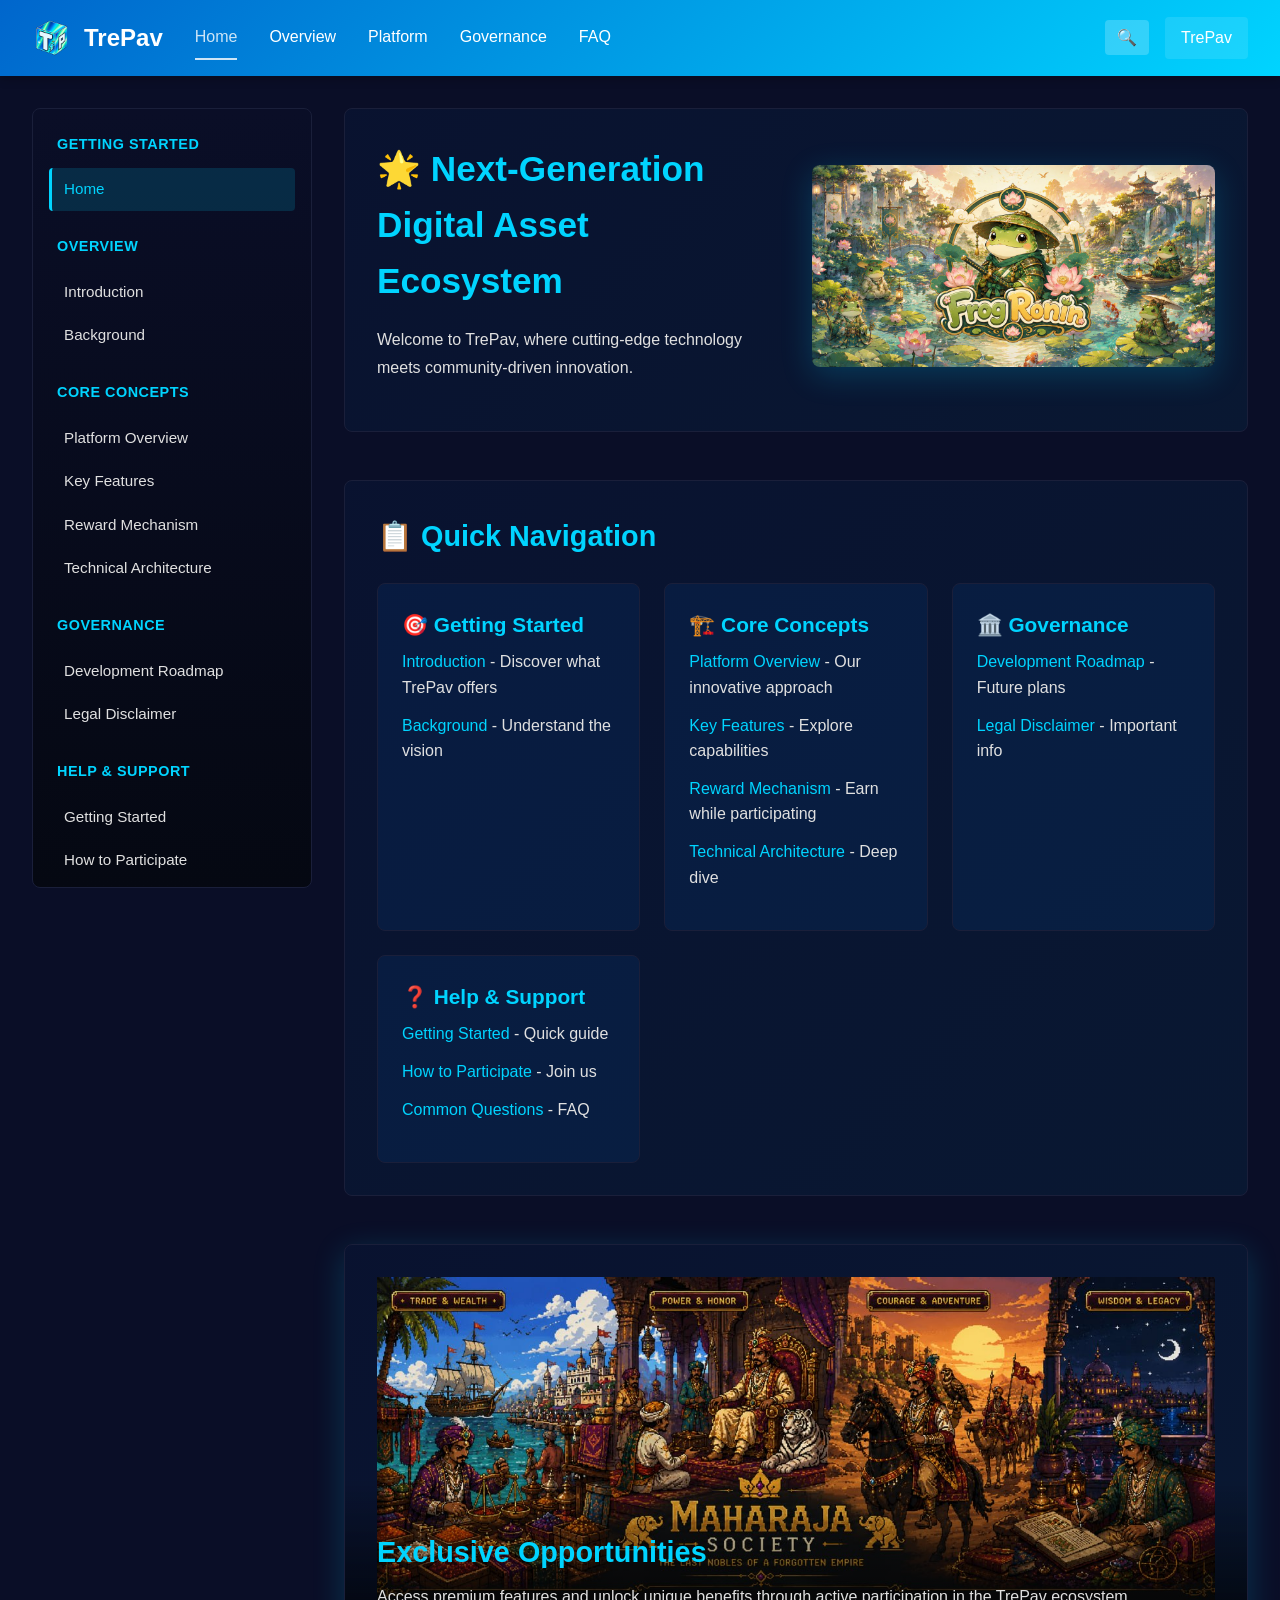
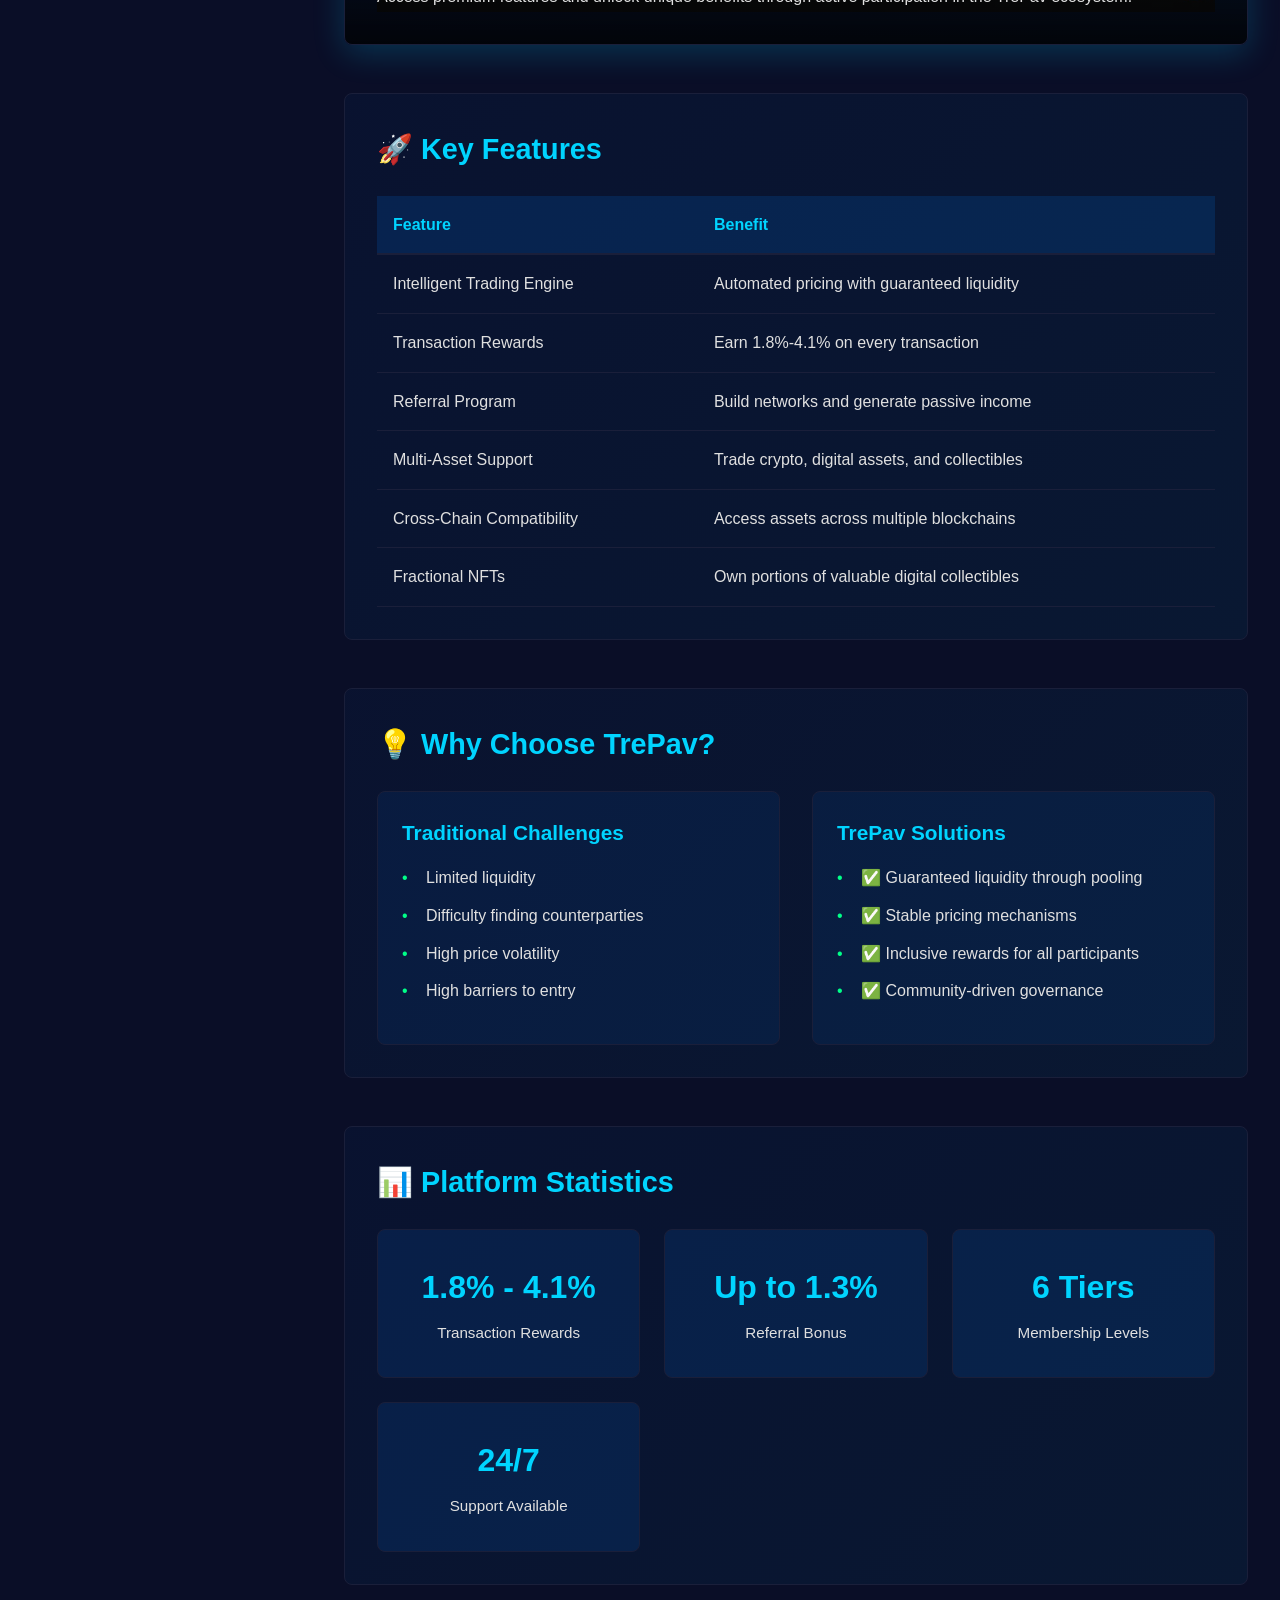
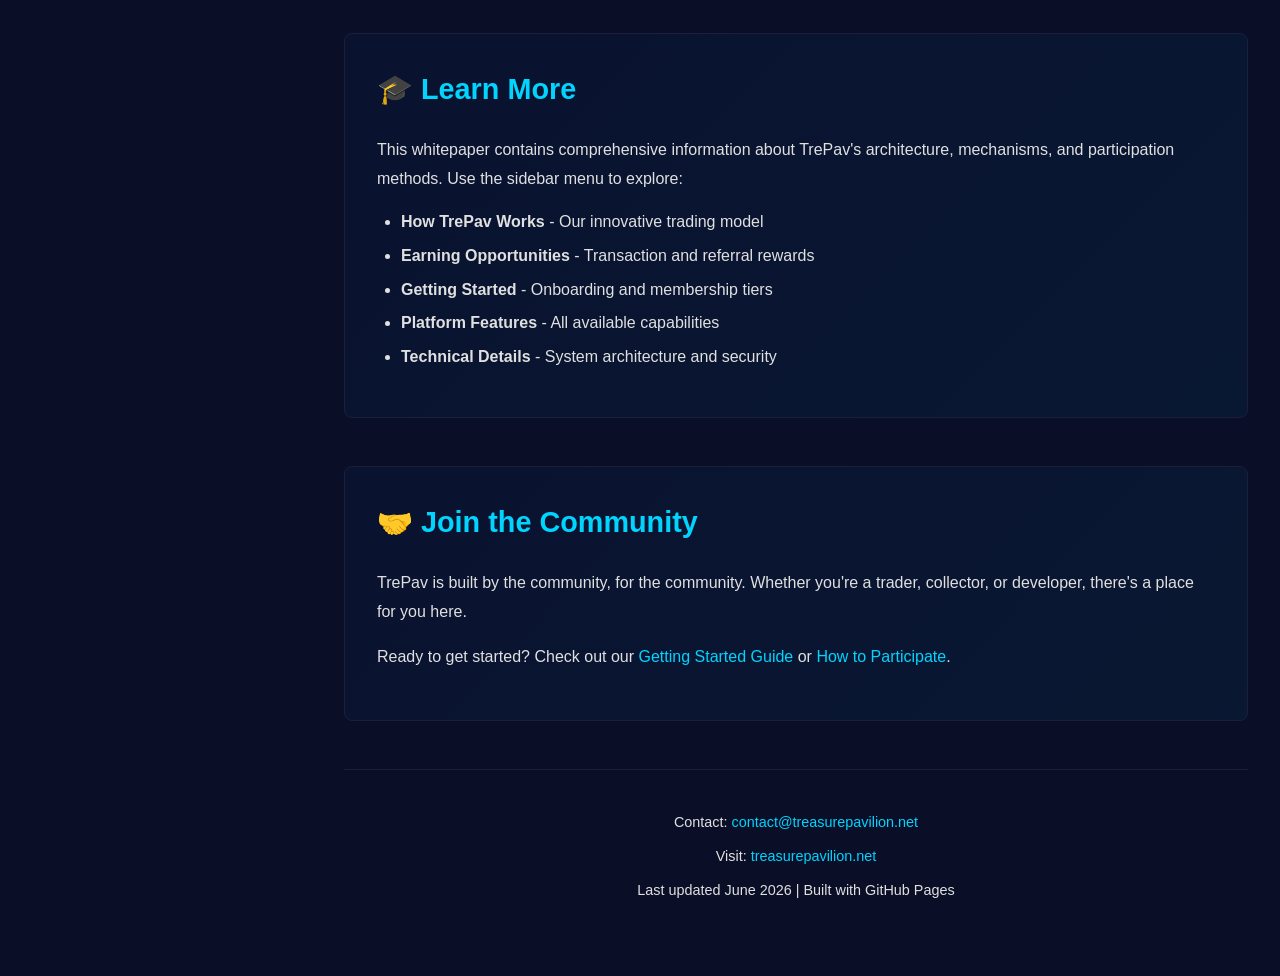
==== commit da267c93: "Update all dates to 2026" ====
--- a/index.html
+++ b/index.html
@@ -242,7 +242,7 @@
                 <footer class="footer">
                     <p>Contact: <a href="mailto:contact@treasurepavilion.net">contact@treasurepavilion.net</a></p>
                     <p>Visit: <a href="https://treasurepavilion.net/#/" target="_blank">treasurepavilion.net</a></p>
-                    <p>Last updated June 2024 | Built with GitHub Pages</p>
+                    <p>Last updated June 2026 | Built with GitHub Pages</p>
                 </footer>
             </main>
         </div>
